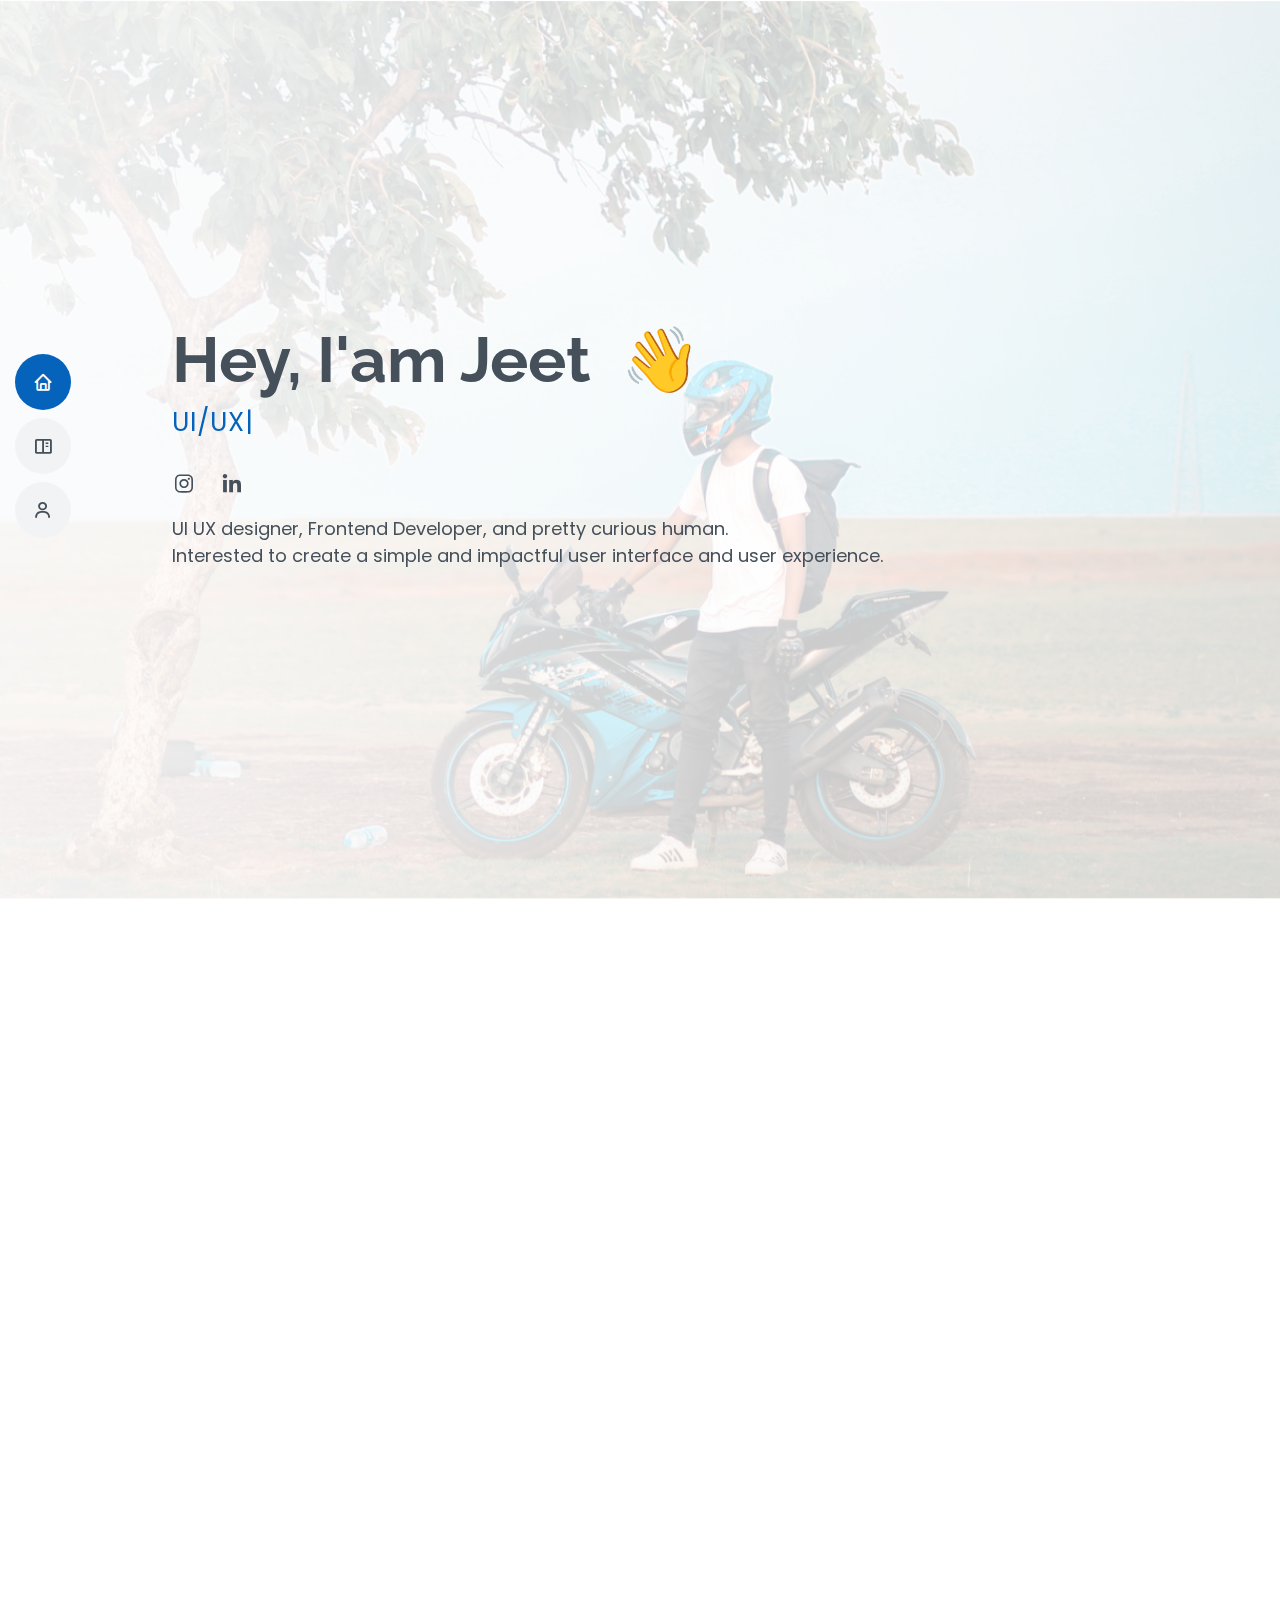
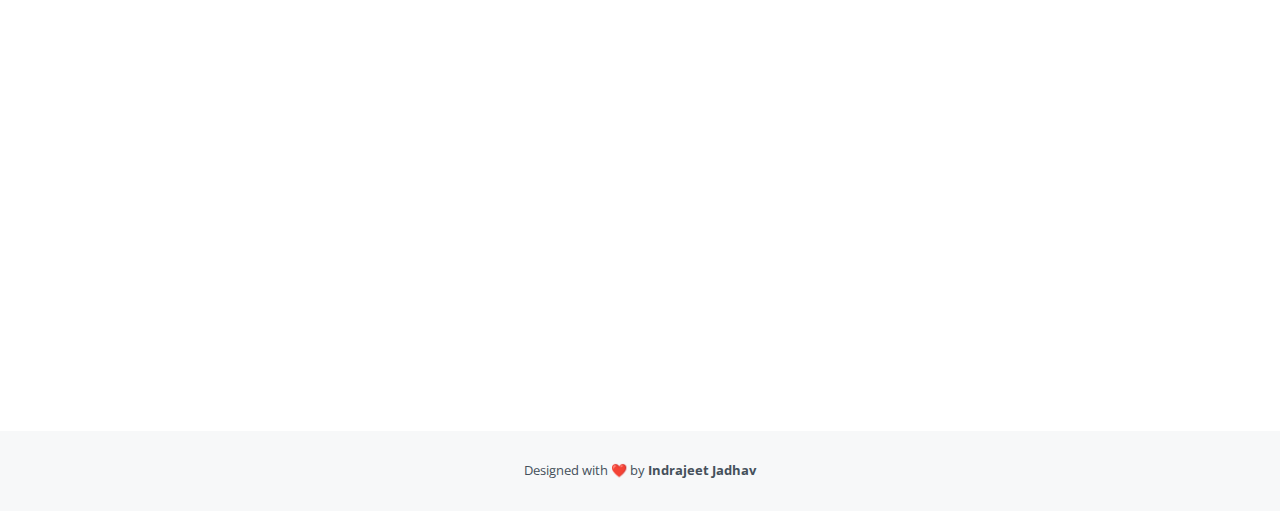
==== index.html @ 685ac237 "New Portfolio" ====
<!DOCTYPE html>
<html lang="en">

<head>
  <meta charset="utf-8">
  <meta content="width=device-width, initial-scale=1.0" name="viewport">

  <title>indrajeet.in</title>
  <meta content="" name="description">
  <meta content="" name="keywords">

  <!-- web hedder icon -->
  <!-- <link href="assets/img/favicon.png" rel="icon">
  <link href="assets/img/apple-touch-icon.png" rel="apple-touch-icon"> -->

  <!-- Google Fonts -->
  <link href="https://fonts.googleapis.com/css?family=Open+Sans:300,300i,400,400i,600,600i,700,700i|Raleway:300,300i,400,400i,500,500i,600,600i,700,700i|Poppins:300,300i,400,400i,500,500i,600,600i,700,700i" rel="stylesheet">

  <!-- Vendor CSS Files -->
  <link href="assets/vendor/aos/aos.css" rel="stylesheet">
  <link href="assets/vendor/bootstrap/css/bootstrap.min.css" rel="stylesheet">
  <link href="assets/vendor/bootstrap-icons/bootstrap-icons.css" rel="stylesheet">
  <link href="assets/vendor/boxicons/css/boxicons.min.css" rel="stylesheet">
  <link href="assets/vendor/glightbox/css/glightbox.min.css" rel="stylesheet">
  <link href="assets/vendor/swiper/swiper-bundle.min.css" rel="stylesheet">

  <!-- Template Main CSS File -->
  <link href="assets/css/style.css" rel="stylesheet">
</head>

<body>

  <!-- ======= Mobile nav toggle button ======= -->
  <!-- <button type="button" class="mobile-nav-toggle d-xl-none"><i class="bi bi-list mobile-nav-toggle"></i></button> -->
  <i class="bi bi-list mobile-nav-toggle d-lg-none"></i>
  <!-- ======= Header ======= -->
  <header id="header" class="d-flex flex-column justify-content-center">

    <nav id="navbar" class="navbar nav-menu">
      <ul>
        <li><a href="#hero" class="nav-link scrollto active"><i class="bx bx-home"></i> <span>Home</span></a></li>
        <li><a href="#portfolio" class="nav-link scrollto"><i class="bx bx-book-content"></i> <span>Projects</span></a></li>
        <li><a href="#about" class="nav-link scrollto"><i class="bx bx-user"></i> <span>Contact</span></a></li>
      </ul>
    </nav><!-- .nav-menu -->

  </header><!-- End Header -->

  <!-- ======= Hero Section ======= -->
  <section id="hero" class="d-flex flex-column justify-content-center">
    <div class="container" data-aos="zoom-in" data-aos-delay="100">
      <h1>Hey, I'am Jeet&nbsp; 👋</h1>
      <p><span class="typed" data-typed-items="UI/UX Designer, Product Designer,  UI Developer, Freelancer"></span></p>
      <div class="social-links">
        
        
        <a href="#" class="instagram"><i class="bx bxl-instagram"></i></a>
        <a href="#" class="linkedin"><i class="bx bxl-linkedin"></i></a>
      </div>
      <p style="font-size: 18px;">UI UX designer, Frontend Developer, and pretty curious human. <br>
        Interested to create a simple and impactful user interface and user experience.</p>
    </div>
  </section><!-- End Hero -->

  <main id="main">
    <!-- Youtube video -->
    <!-- <div class="row">
      <div class="col-md-10 offset-1">
        <div class="embed-responsive embed-responsive-16by9">
          <iframe class="embed-responsive-item" width="1000" height="500" src="https://www.youtube.com/embed/teJZwGPQ3YM?si=iW-YmGAFch7luQ1x" title="YouTube video player" frameborder="0" allow="accelerometer; autoplay; clipboard-write; encrypted-media; gyroscope; picture-in-picture; web-share" allowfullscreen></iframe>
        </div>
      </div>
    </div> -->

    <!-- ======= Statics Section ======= -->
    <section id="facts" class="facts">
      <div class="container" data-aos="fade-up">
        <div class="row">

          <div class="col-lg-3 col-md-6">
            <div class="count-box">
              <i class="bi bi-emoji-smile"></i>
              <span data-purecounter-start="0" data-purecounter-end="15" data-purecounter-duration="1" class="purecounter"></span>
              <p>Colabration with teams</p>
            </div>
          </div>

          <div class="col-lg-3 col-md-6 mt-5 mt-md-0">
            <div class="count-box">
              <i class="bi bi-journal-richtext"></i>
              <span data-purecounter-start="0" data-purecounter-end="25" data-purecounter-duration="1" class="purecounter"></span>
              <p>Projects</p>
            </div>
          </div>

          <div class="col-lg-3 col-md-6 mt-5 mt-lg-0">
            <div class="count-box">
              <i class="bi bi-headset"></i>
              <span data-purecounter-start="0" data-purecounter-end="3" data-purecounter-duration="1" class="purecounter"></span>
              <p>Work Experience</p>
            </div>
          </div>

          <div class="col-lg-3 col-md-6 mt-5 mt-lg-0">
            <div class="count-box">
              <i class="bi bi-award"></i>
              <span data-purecounter-start="0" data-purecounter-end="4" data-purecounter-duration="1" class="purecounter"></span>
              <p>Certifications</p>
            </div>
          </div>

        </div>

      </div>
    </section><!-- End Facts Section -->
     <!-- ======= Portfolio Section ======= -->
     <section id="portfolio" class="portfolio section-bg">
      <div class="container" data-aos="fade-up">

        <div class="section-title">
          <h2>Projects</h2>
        </div>

        <div class="row">
          <div class="col-lg-12 d-flex justify-content-center" data-aos="fade-up" data-aos-delay="100">
            <ul id="portfolio-flters">
              <li data-filter="*" class="filter-active">All</li>
              <li data-filter=".filter-app">Recent</li>
            </ul>
          </div>
        </div>

        <div class="row portfolio-container" data-aos="fade-up" data-aos-delay="200">
          <a class="col-lg-4 col-md-6 portfolio-item filter-app" href="https://jeetuiux.github.io/portfolio/">
            <div>
              <div class="portfolio-wrap">
                <img src="assets/img/portfolio/portfolio-1.jpg" class="img-fluid" alt="">
                <div class="portfolio-info">
                  <h4>Combined Brix application</h4>
                  <p>iASYS Technology Solutions Pvt Ltd</p>
                  <div class="portfolio-links">
                    
                  </div>
                </div>
              </div>
            </div>
          </a>


          <a  class="col-lg-4 col-md-6 portfolio-item filter-app" href="https://jeetuiux.github.io/portfolio/">
            <div>
              <div class="portfolio-wrap">
                <img src="assets/img/portfolio/portfolio-5.jpg" class="img-fluid" alt="">
                <div class="portfolio-info">
                  <h4>Business website</h4>
                  <p>TransMotion Solutions</p>
                  <div class="portfolio-links">
                    
                  </div>
                </div>
              </div>
            </div>
          </a>

          <a class="col-lg-4 col-md-6 portfolio-item filter-app" href="https://jeetuiux.github.io/portfolio/">
            <div >
              <div class="portfolio-wrap">
                <img src="assets/img/portfolio/portfolio-3.jpg" class="img-fluid" alt="">
                <div class="portfolio-info">
                  <h4>Mockup Dump</h4>
                  <p>This Page contains mockups and small designs</p>
                  <div class="portfolio-links">
                    
                  </div>
                </div>
              </div>
            </div>
          </a>

          <a href="https://jeetuiux.github.io/portfolio/">
            <div class="col-lg-4 col-md-6 portfolio-item filter-app">
              <div class="portfolio-wrap">
                <img src="assets/img/portfolio/portfolio-4.jpg" class="img-fluid" alt="">
                <div class="portfolio-info">
                  <h4>BRIX ODS Server</h4>
                  <p>Iasys Technology Solutions Pvt Ltd</p>
                  <div class="portfolio-links">
                    
                  </div>
                </div>
              </div>
            </div>
          </a>
        </div>

      </div>
    </section><!-- End Portfolio Section -->

    <!-- ======= About Section ======= -->
    <section id="about" class="about">
      <div class="container" data-aos="fade-up">

        <div class="section-title">
          <h2>It`s me</h2>
        </div>

        <div class="row">
          <div class="col-lg-4">
            <img src="assets/img/01.jpg" class="img-fluid" alt="">
          </div>
          <div class="col-lg-8 pt-4 pt-lg-0 content">
            <h3>UX Designer &amp; Frontend Developer.</h3>
            <p class="fst-italic">
              👋 Hey there ! this is Indrajeet, based in Kolhapur .  
              Currently working as UX Designer and Frontend developer at Sensia Energy PVT LTD, Pune. 
              My role and responsibilities is to
              research, design mockups, prototypes, responsive designs, Human-computer interactions, collaboration with teams, and everything associated with UI / UX designing. 
              Passionate about tracing memories on a blank page,
               I mean I am an artist who draws realistic sketches. 
              Love to travel and explore new places.
            </p>
            <div class="row">
              <div class="col-lg-6">
                <ul>
                  <li><i class="bi bi-chevron-right"></i> <strong>Company : </strong> <span>Sensia Energy / Rockwell Automation</span></li>
                  <li><i class="bi bi-chevron-right"></i> <strong>Designation : </strong> <span>User Experience Designer</span></li>
                  <li><i class="bi bi-chevron-right"></i> <strong>Phone : </strong> <span>9922172012</span></li>
                  
                </ul>
              </div>
              <div class="col-lg-6">
                <ul>
                  <li><i class="bi bi-chevron-right"></i> <strong>Experience : </strong> <span>3 Years</span></li>
                  <li><i class="bi bi-chevron-right"></i> <strong>Education : </strong> <span>BE - CSE</span></li>
                  <li><i class="bi bi-chevron-right"></i> <strong>Email : </strong> <span>indrajeetjadhav8107@gmail.com</span></li>
                  
                </ul>
              </div>
            </div>
            <br><br><br>
            <button style="font-weight: 600; color: white;" type="button" class="btn btn-info">Download Resume</button>
          </div>
        </div>

      </div>
    </section><!-- End About Section -->

    <!-- ======= Resume Section ======= -->
    <section id="resume" class="resume">
      <div class="container" data-aos="fade-up">

        <div class="section-title">
          <h2>What I've been up to</h2>
        </div>

        <div class="row">
          <div class="col-lg-9">
            <div class="resume-item pb-0">
              <h4>iASYS Technology Solutions PVT LTD.</h4>
              <h6 style="font-weight: 600;">Product Designer and Frontend Developer</h6>
              <h5>2021 - 2024</h5>
              <ul>
                <li> iASYS Technology Solutions is a product based company specialized in revolutionizing the automotive sector with cutting-edge offerings . From comprehensive vehicle and engine testing to seamless data validation and management.</li>
                <li>Company works on the validation processes starting right from setting up
                   test bench and all the way up to enterprise wide product validation & verification management (PVM) that supports complete validation lifecycle (VLC) at function level. 
                  Regulations like EV testing, Euro VI and many more</li>
                  <li>I played a key role in creating and Designing various products for a company with all the knowledge of Design and UI Development,</li>
                  <li>Contributed in UI Development with skills like HTML, CSS, Angular JS, React JS, Webix, Bootstrap, Core Java</li>
              </ul>
            </div>
            <div class="resume-item">
              <h4>Sensia Energy Pvt Ltd - Rockwell Automation</h4>
              <h6 style="font-weight: 600;">User Experience Designer</h6>
              <h5>2024 - Present</h5>
              <ul>
                <li>Sensia is an Product based company works on Oil and gas domain Its digitalization and automation solutions sense, think, control and optimize every aspect of the energy production process to make your operation smarter, safer and more sustainable.</li>
                <li>Sensia leverages schlumberger’s deep oil and gas domain knowledge and Rockwell Automation’s rich automation and information expertise to deliver Intelligent Action.</li>
                <li>Collaborating on numerous projects alongside diverse international teams to craft dynamic User Experiences and user interfaces, showcasing exceptional skills.</li>
              </ul>
            </div>
            
          </div>
        </div>

      </div>
    </section><!-- End Resume Section -->

   

  </main><!-- End #main -->

  <!-- ======= Footer ======= -->
  <footer id="footer">
    <div class="container">
      <div class="credits">
        Designed with ❤️ by <strong><span>Indrajeet Jadhav</span></strong>
      </div>
    </div>
  </footer><!-- End Footer -->

  <div id="preloader"></div>
  <a href="#" class="back-to-top d-flex align-items-center justify-content-center"><i class="bi bi-arrow-up-short"></i></a>

  <!-- Vendor JS Files -->
  <script src="assets/vendor/purecounter/purecounter_vanilla.js"></script>
  <script src="assets/vendor/aos/aos.js"></script>
  <script src="assets/vendor/bootstrap/js/bootstrap.bundle.min.js"></script>
  <script src="assets/vendor/glightbox/js/glightbox.min.js"></script>
  <script src="assets/vendor/isotope-layout/isotope.pkgd.min.js"></script>
  <script src="assets/vendor/swiper/swiper-bundle.min.js"></script>
  <script src="assets/vendor/typed.js/typed.umd.js"></script>
  <script src="assets/vendor/waypoints/noframework.waypoints.js"></script>
  <script src="assets/vendor/php-email-form/validate.js"></script>

  <!-- Template Main JS File -->
  <script src="assets/js/main.js"></script>

</body>

</html>
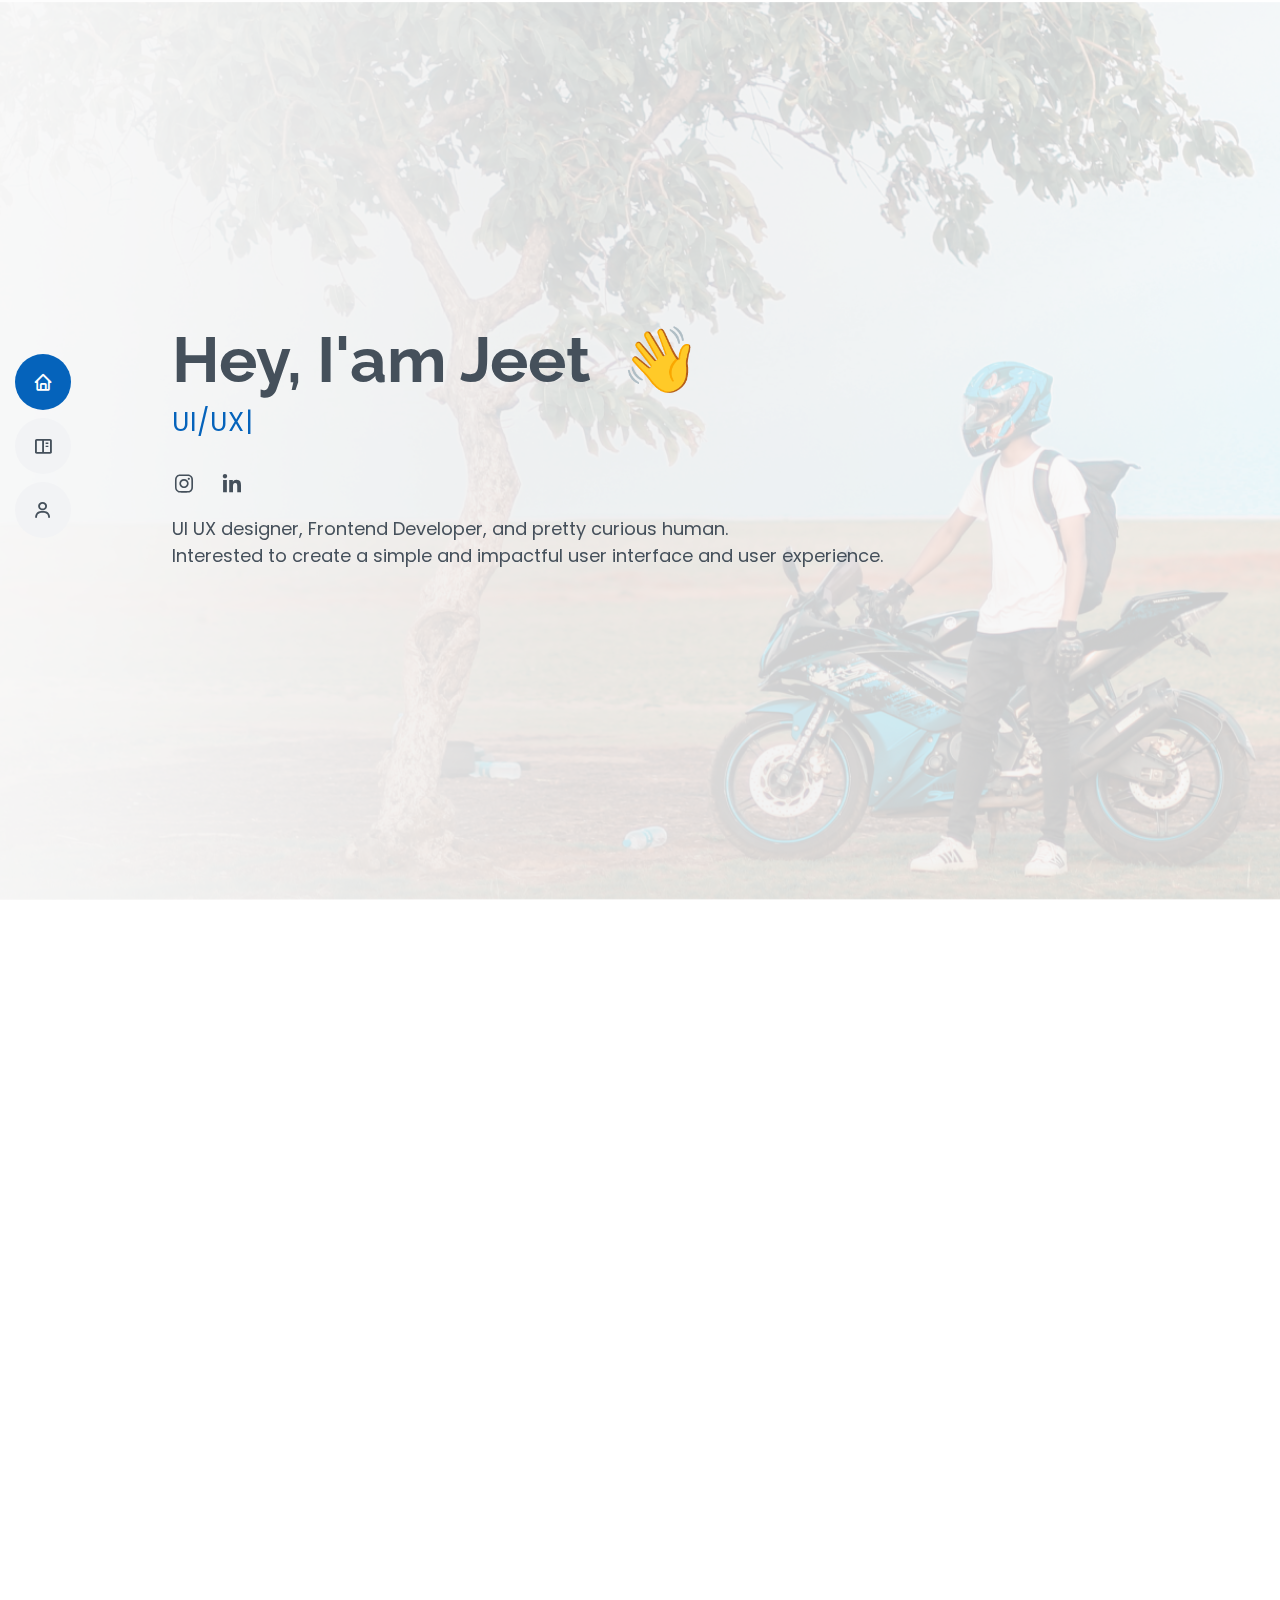
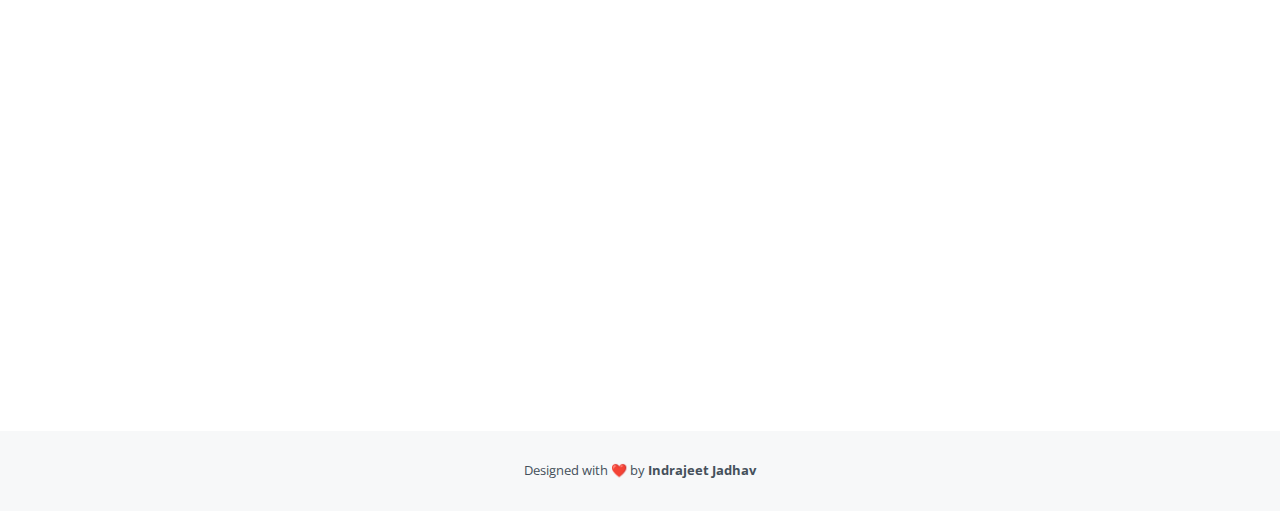
==== commit 5349929a: "Title Logo" ====
--- a/index.html
+++ b/index.html
@@ -10,8 +10,8 @@
   <meta content="" name="keywords">
 
   <!-- web hedder icon -->
-  <!-- <link href="assets/img/favicon.png" rel="icon">
-  <link href="assets/img/apple-touch-icon.png" rel="apple-touch-icon"> -->
+ <link href="assets/img/IJ_Logo.png" rel="icon">
+  <link href="assets/img/apple-touch-icon.png" rel="apple-touch-icon"> 
 
   <!-- Google Fonts -->
   <link href="https://fonts.googleapis.com/css?family=Open+Sans:300,300i,400,400i,600,600i,700,700i|Raleway:300,300i,400,400i,500,500i,600,600i,700,700i|Poppins:300,300i,400,400i,500,500i,600,600i,700,700i" rel="stylesheet">
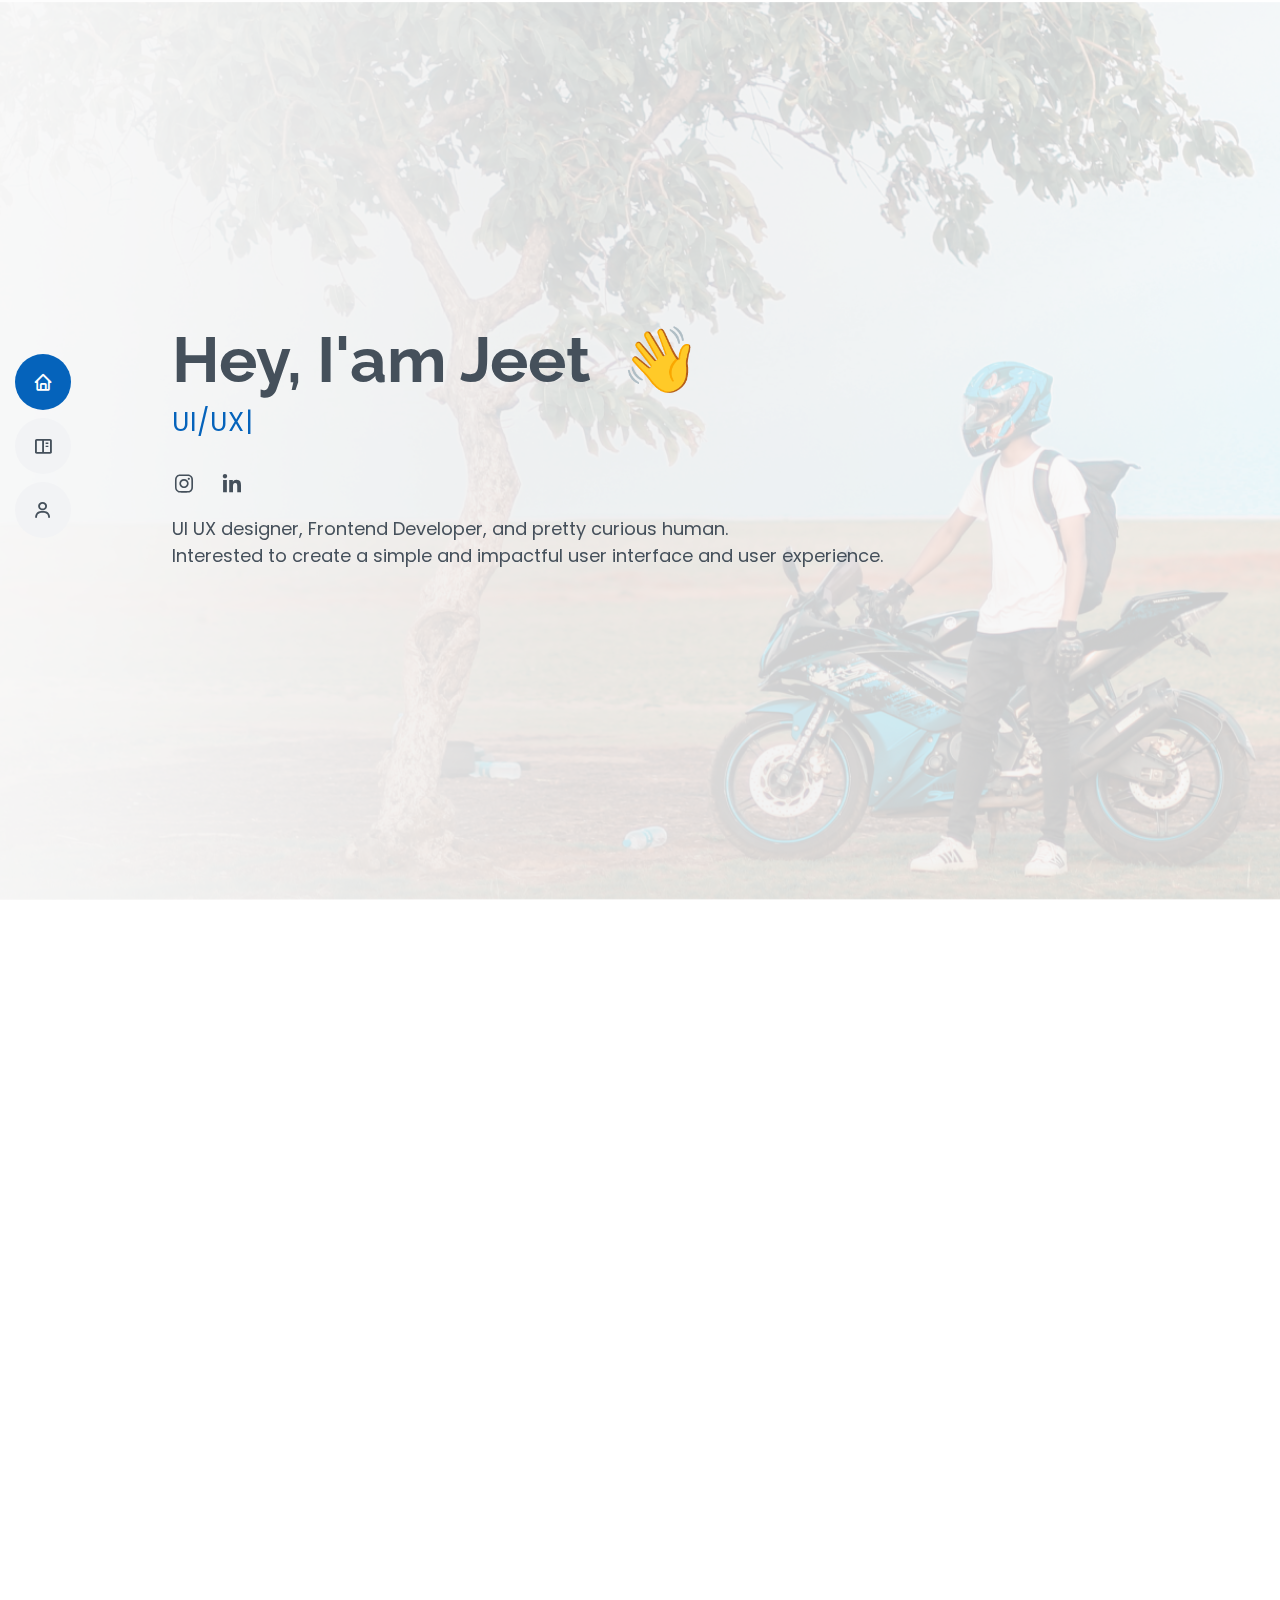
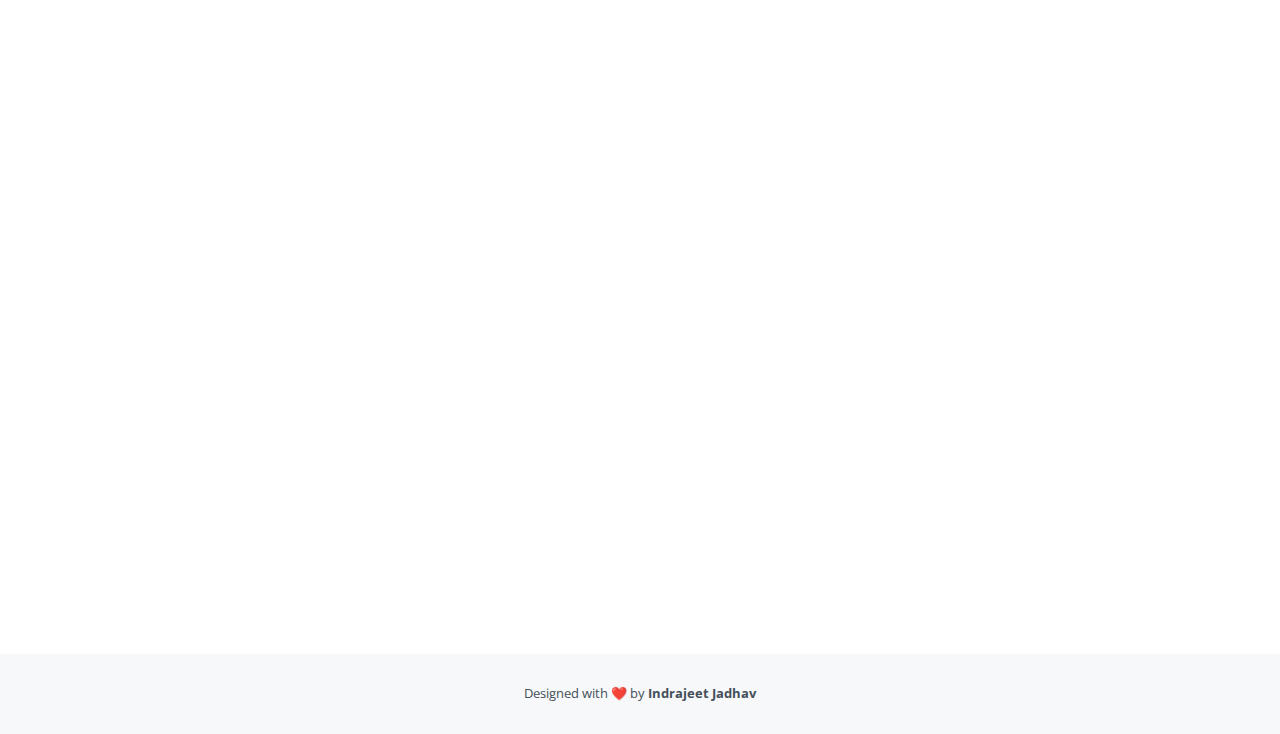
==== commit b54c1206: "Projects cover pages" ====
--- a/index.html
+++ b/index.html
@@ -131,66 +131,82 @@
         </div>
 
         <div class="row portfolio-container" data-aos="fade-up" data-aos-delay="200">
-          <a class="col-lg-4 col-md-6 portfolio-item filter-app" href="https://jeetuiux.github.io/portfolio/">
+          <a class="col-lg-6 col-md-6 portfolio-item filter-app" href="https://jeetuiux.github.io/portfolio/">
             <div>
               <div class="portfolio-wrap">
-                <img src="assets/img/portfolio/portfolio-1.jpg" class="img-fluid" alt="">
-                <div class="portfolio-info">
-                  <h4>Combined Brix application</h4>
-                  <p>iASYS Technology Solutions Pvt Ltd</p>
-                  <div class="portfolio-links">
-                    
-                  </div>
-                </div>
-              </div>
-            </div>
-          </a>
-
-
-          <a  class="col-lg-4 col-md-6 portfolio-item filter-app" href="https://jeetuiux.github.io/portfolio/">
+                <img src="assets/img/portfolio/CombineBrix.png" class="img-fluid" alt="">
+                <div class="portfolio-info">
+                  <h3 style="color:white; font-weight: 600;">Combined Brix application</h3>
+                  <h6 style="color:white;">iASYS Technology Solutions Pvt Ltd</h6>
+                  <div class="portfolio-links">
+                    
+                  </div>
+                </div>
+              </div>
+            </div>
+          </a>
+
+
+          <a  class="col-lg-6 col-md-6 portfolio-item filter-app" href="https://jeetuiux.github.io/portfolio/">
             <div>
               <div class="portfolio-wrap">
-                <img src="assets/img/portfolio/portfolio-5.jpg" class="img-fluid" alt="">
-                <div class="portfolio-info">
-                  <h4>Business website</h4>
-                  <p>TransMotion Solutions</p>
-                  <div class="portfolio-links">
-                    
-                  </div>
-                </div>
-              </div>
-            </div>
-          </a>
-
-          <a class="col-lg-4 col-md-6 portfolio-item filter-app" href="https://jeetuiux.github.io/portfolio/">
+                <img src="assets/img/portfolio/Transmotion.png" class="img-fluid" alt="">
+                <div class="portfolio-info">
+                  <h3 style="color:white; font-weight: 600;">Brand & Business website</h3>
+                  <p style="color:white;">TransMotion Solutions</p>
+                  <div class="portfolio-links">
+                    
+                  </div>
+                </div>
+              </div>
+            </div>
+          </a>
+
+          <a class="col-lg-6 col-md-6 portfolio-item filter-app" href="https://jeetuiux.github.io/portfolio/">
             <div >
               <div class="portfolio-wrap">
-                <img src="assets/img/portfolio/portfolio-3.jpg" class="img-fluid" alt="">
-                <div class="portfolio-info">
-                  <h4>Mockup Dump</h4>
-                  <p>This Page contains mockups and small designs</p>
-                  <div class="portfolio-links">
-                    
-                  </div>
-                </div>
-              </div>
-            </div>
-          </a>
-
-          <a href="https://jeetuiux.github.io/portfolio/">
-            <div class="col-lg-4 col-md-6 portfolio-item filter-app">
-              <div class="portfolio-wrap">
-                <img src="assets/img/portfolio/portfolio-4.jpg" class="img-fluid" alt="">
-                <div class="portfolio-info">
-                  <h4>BRIX ODS Server</h4>
-                  <p>Iasys Technology Solutions Pvt Ltd</p>
-                  <div class="portfolio-links">
-                    
-                  </div>
-                </div>
-              </div>
-            </div>
-          </a>
+                <img src="assets/img/portfolio/BrixOdsServer.jpg" class="img-fluid" alt="">
+                <div class="portfolio-info">
+                  <h3 style="color:white; font-weight: 600;">Mockup Dump</h3>
+                  <p style="color:white;">This Page contains mockups and small designs</p>
+                  <div class="portfolio-links">
+                    
+                  </div>
+                </div>
+              </div>
+            </div>
+          </a>
+
+          <a class="col-lg-6 col-md-6 portfolio-item filter-app" href="https://jeetuiux.github.io/portfolio/">
+            <div >
+              <div class="portfolio-wrap">
+                <img src="assets/img/portfolio/OrbitEvProject.jpg" class="img-fluid" alt="">
+                <div class="portfolio-info">
+                  <h3 style="color:white; font-weight: 600;">Electric eV</h3>
+                  <p style="color:white;">eV Project By IASYS Technology</p>
+                  <div class="portfolio-links">
+                    
+                  </div>
+                </div>
+              </div>
+            </div>
+          </a>
+          <a class="col-lg-6 col-md-6 portfolio-item filter-app" href="https://jeetuiux.github.io/portfolio/">
+            <div >
+              <div class="portfolio-wrap">
+                <img src="assets/img/portfolio/Dump.jpg" class="img-fluid" alt="">
+                <div class="portfolio-info">
+                  <h3 style="color:white; font-weight: 600;">Mockup Dump</h3>
+                  <p style="color:white;">This page contains all the small hifi-Mockups</p>
+                  <div class="portfolio-links">
+                    
+                  </div>
+                </div>
+              </div>
+            </div>
+          </a>
+
+          
         </div>
 
       </div>
--- a/assets/css/style.css
+++ b/assets/css/style.css
@@ -635,7 +635,7 @@
 
 .portfolio .portfolio-wrap::before {
   content: "";
-  background: rgba(255, 255, 255, 0.7);
+  background: rgba(53, 53, 53, 0.7);
   position: absolute;
   left: 30px;
   right: 30px;
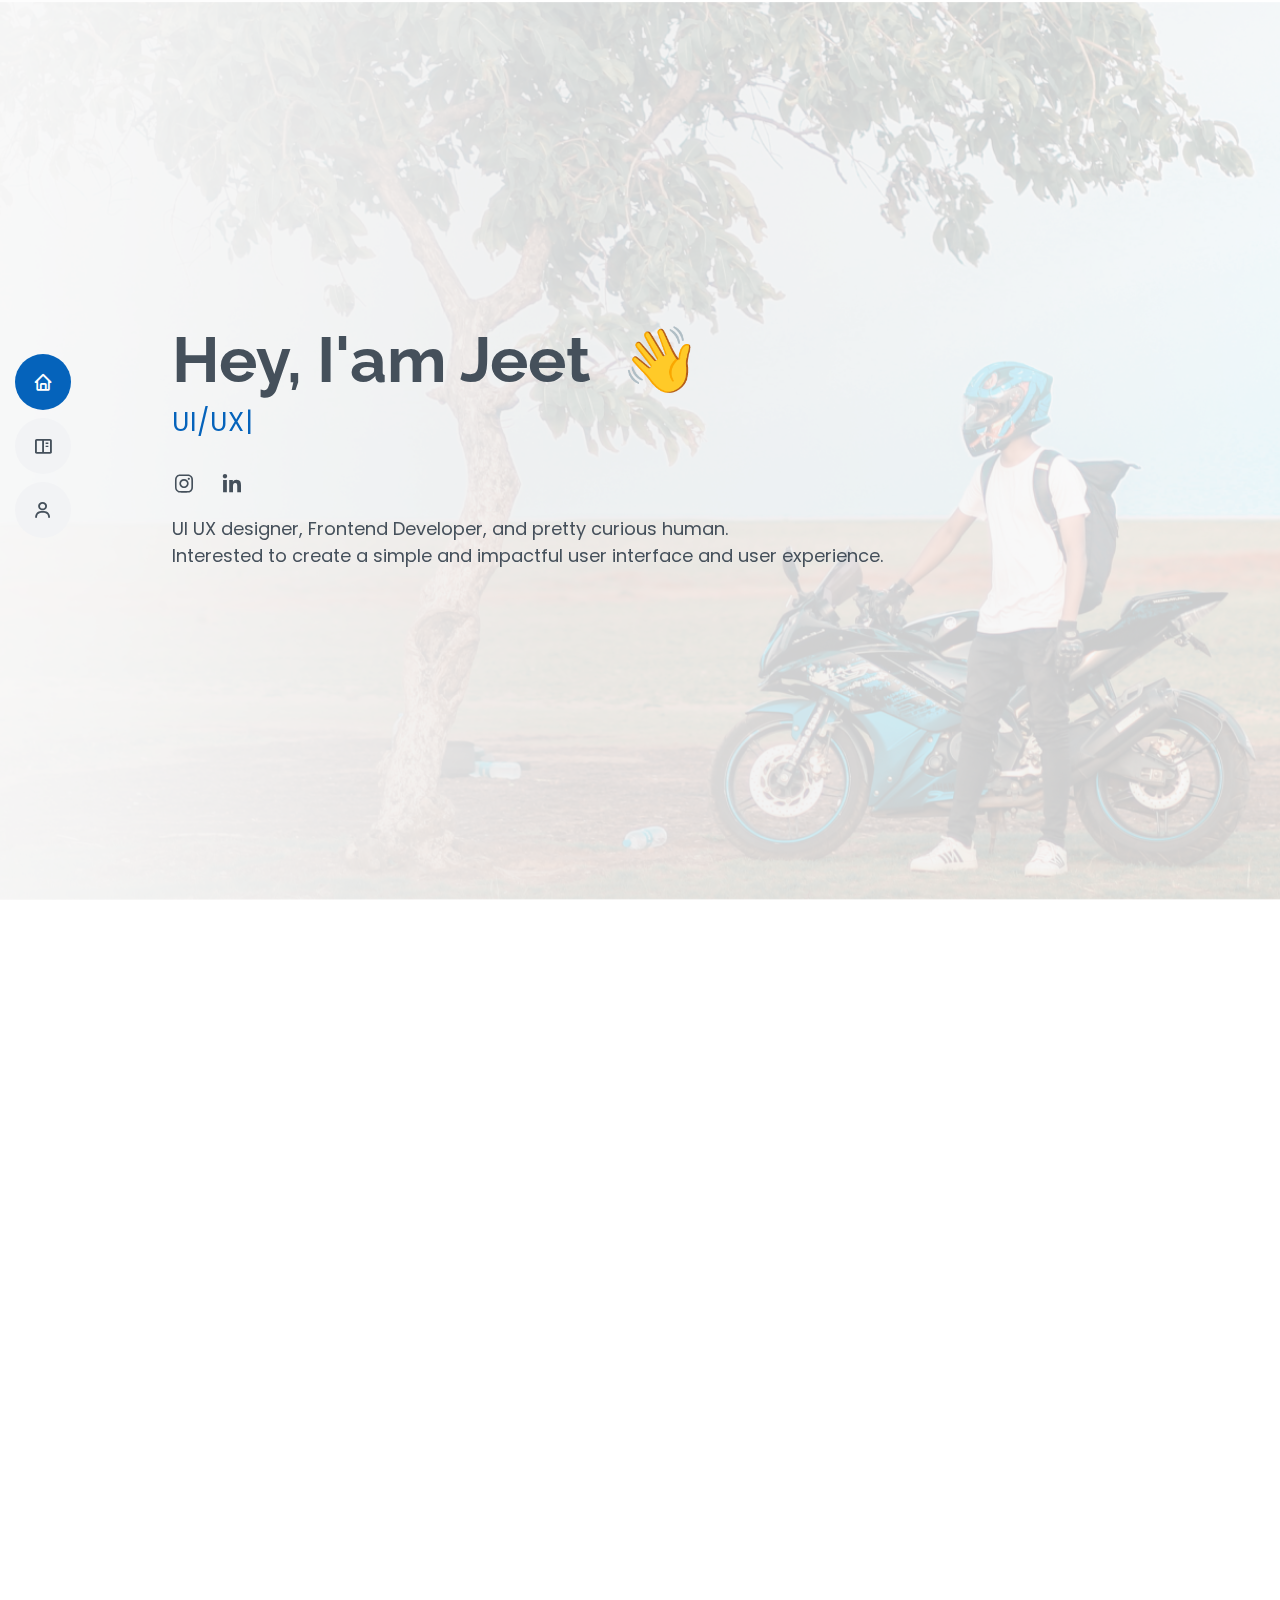
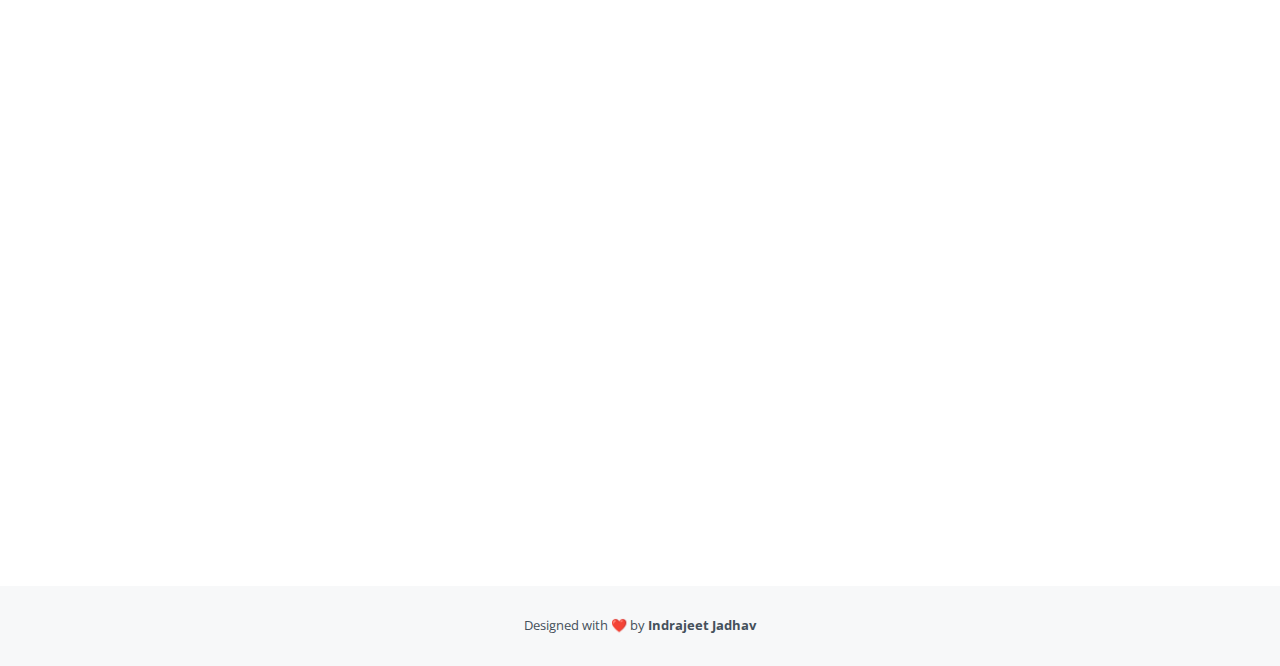
==== commit b3beec29: "resume and project hyperlinks" ====
--- a/index.html
+++ b/index.html
@@ -121,20 +121,13 @@
           <h2>Projects</h2>
         </div>
 
-        <div class="row">
-          <div class="col-lg-12 d-flex justify-content-center" data-aos="fade-up" data-aos-delay="100">
-            <ul id="portfolio-flters">
-              <li data-filter="*" class="filter-active">All</li>
-              <li data-filter=".filter-app">Recent</li>
-            </ul>
-          </div>
-        </div>
+        
 
         <div class="row portfolio-container" data-aos="fade-up" data-aos-delay="200">
-          <a class="col-lg-6 col-md-6 portfolio-item filter-app" href="https://jeetuiux.github.io/portfolio/">
+          <a class="col-lg-6 col-md-6 portfolio-item filter-app" href="./AllProjects/CombineBrix/CombineBrix.html" target="_blank">
             <div>
               <div class="portfolio-wrap">
-                <img src="assets/img/portfolio/CombineBrix.png" class="img-fluid" alt="">
+                <img src="assets/img/portfolio/CombineBrix.png"  class="img-fluid" alt="">
                 <div class="portfolio-info">
                   <h3 style="color:white; font-weight: 600;">Combined Brix application</h3>
                   <h6 style="color:white;">iASYS Technology Solutions Pvt Ltd</h6>
@@ -147,57 +140,57 @@
           </a>
 
 
-          <a  class="col-lg-6 col-md-6 portfolio-item filter-app" href="https://jeetuiux.github.io/portfolio/">
+          <a  class="col-lg-6 col-md-6 portfolio-item filter-app" href="./AllProjects/TransMotion/TransMotion.html" target="_blank">
             <div>
               <div class="portfolio-wrap">
                 <img src="assets/img/portfolio/Transmotion.png" class="img-fluid" alt="">
                 <div class="portfolio-info">
                   <h3 style="color:white; font-weight: 600;">Brand & Business website</h3>
-                  <p style="color:white;">TransMotion Solutions</p>
-                  <div class="portfolio-links">
-                    
-                  </div>
-                </div>
-              </div>
-            </div>
-          </a>
-
-          <a class="col-lg-6 col-md-6 portfolio-item filter-app" href="https://jeetuiux.github.io/portfolio/">
+                  <h6 style="color:white;">TransMotion Solutions</>
+                  <div class="portfolio-links">
+                    
+                  </div>
+                </div>
+              </div>
+            </div>
+          </a>
+
+          <a class="col-lg-6 col-md-6 portfolio-item filter-app" href="./AllProjects/BrixOdsServer/ODSServer.html" target="_blank">
             <div >
               <div class="portfolio-wrap">
                 <img src="assets/img/portfolio/BrixOdsServer.jpg" class="img-fluid" alt="">
                 <div class="portfolio-info">
+                  <h3 style="color:white; font-weight: 600;">Brix ODS Server</h3>
+                  <h6 style="color:white;">Product By IASYS</h6>
+                  <div class="portfolio-links">
+                    
+                  </div>
+                </div>
+              </div>
+            </div>
+          </a>
+
+          <a class="col-lg-6 col-md-6 portfolio-item filter-app" href="./AllProjects/OrbitEV/index.html" target="_blank">
+            <div >
+              <div class="portfolio-wrap">
+                <img src="assets/img/portfolio/OrbitEvProject.jpg" class="img-fluid" alt="">
+                <div class="portfolio-info">
+                  <h3 style="color:white; font-weight: 600;">Electric eV</h3>
+                  <h6 style="color:white;">eV Project By IASYS Technology</h6>
+                  <div class="portfolio-links">
+                    
+                  </div>
+                </div>
+              </div>
+            </div>
+          </a>
+          <a class="col-lg-6 col-md-6 portfolio-item filter-app" href="./AllProjects/MockupsDump/mockupDump.html" target="_blank">
+            <div >
+              <div class="portfolio-wrap">
+                <img src="assets/img/portfolio/Dump.jpg" class="img-fluid" alt="">
+                <div class="portfolio-info">
                   <h3 style="color:white; font-weight: 600;">Mockup Dump</h3>
-                  <p style="color:white;">This Page contains mockups and small designs</p>
-                  <div class="portfolio-links">
-                    
-                  </div>
-                </div>
-              </div>
-            </div>
-          </a>
-
-          <a class="col-lg-6 col-md-6 portfolio-item filter-app" href="https://jeetuiux.github.io/portfolio/">
-            <div >
-              <div class="portfolio-wrap">
-                <img src="assets/img/portfolio/OrbitEvProject.jpg" class="img-fluid" alt="">
-                <div class="portfolio-info">
-                  <h3 style="color:white; font-weight: 600;">Electric eV</h3>
-                  <p style="color:white;">eV Project By IASYS Technology</p>
-                  <div class="portfolio-links">
-                    
-                  </div>
-                </div>
-              </div>
-            </div>
-          </a>
-          <a class="col-lg-6 col-md-6 portfolio-item filter-app" href="https://jeetuiux.github.io/portfolio/">
-            <div >
-              <div class="portfolio-wrap">
-                <img src="assets/img/portfolio/Dump.jpg" class="img-fluid" alt="">
-                <div class="portfolio-info">
-                  <h3 style="color:white; font-weight: 600;">Mockup Dump</h3>
-                  <p style="color:white;">This page contains all the small hifi-Mockups</p>
+                  <h6 style="color:white;">This page contains all the small hifi-Mockups</h6>
                   <div class="portfolio-links">
                     
                   </div>
@@ -254,7 +247,8 @@
               </div>
             </div>
             <br><br><br>
-            <button style="font-weight: 600; color: white;" type="button" class="btn btn-info">Download Resume</button>
+            <a id="resume" href="./assets/resume/Indrajeet_Jadhav_Resume_c.pdf" download="Indrajeet Jadhav-Resume.pdf">
+              <button style="font-weight: 600; color: white;" type="button" class="btn btn-info">Download Resume</button>
           </div>
         </div>
 
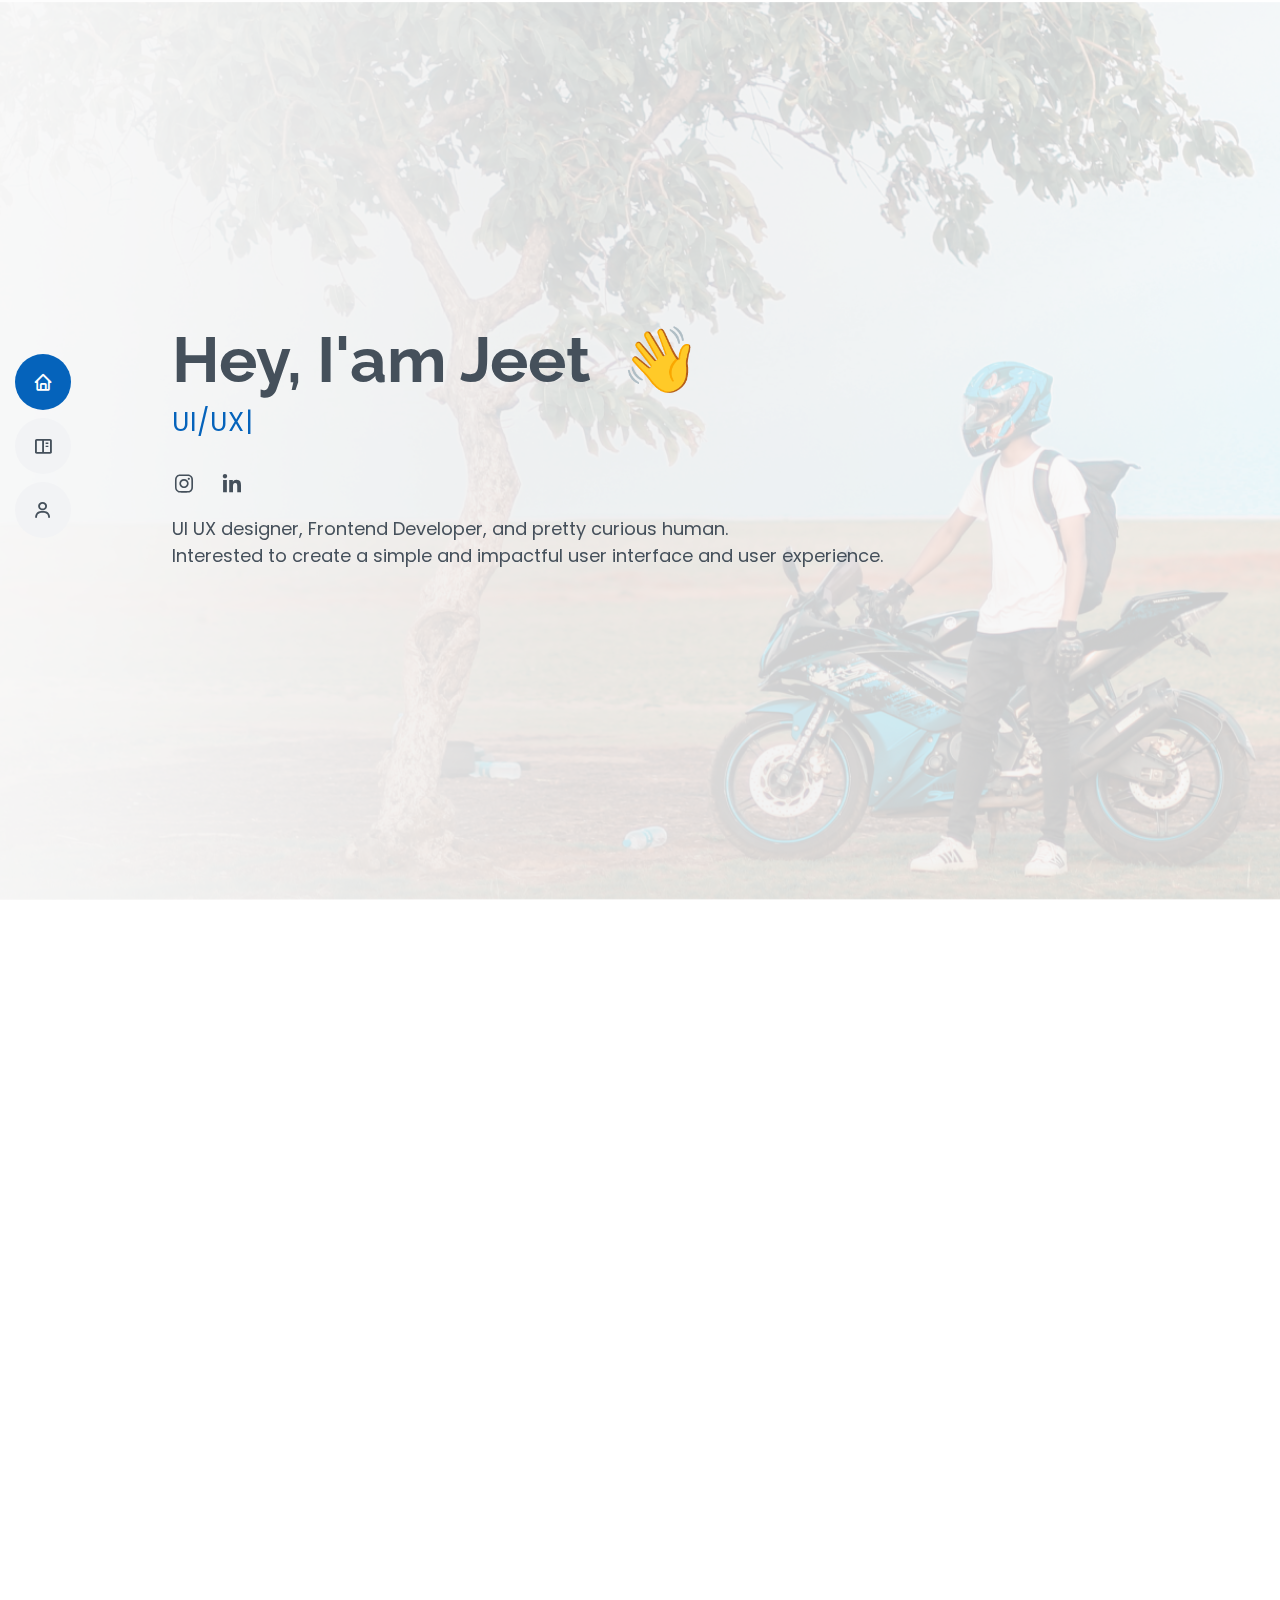
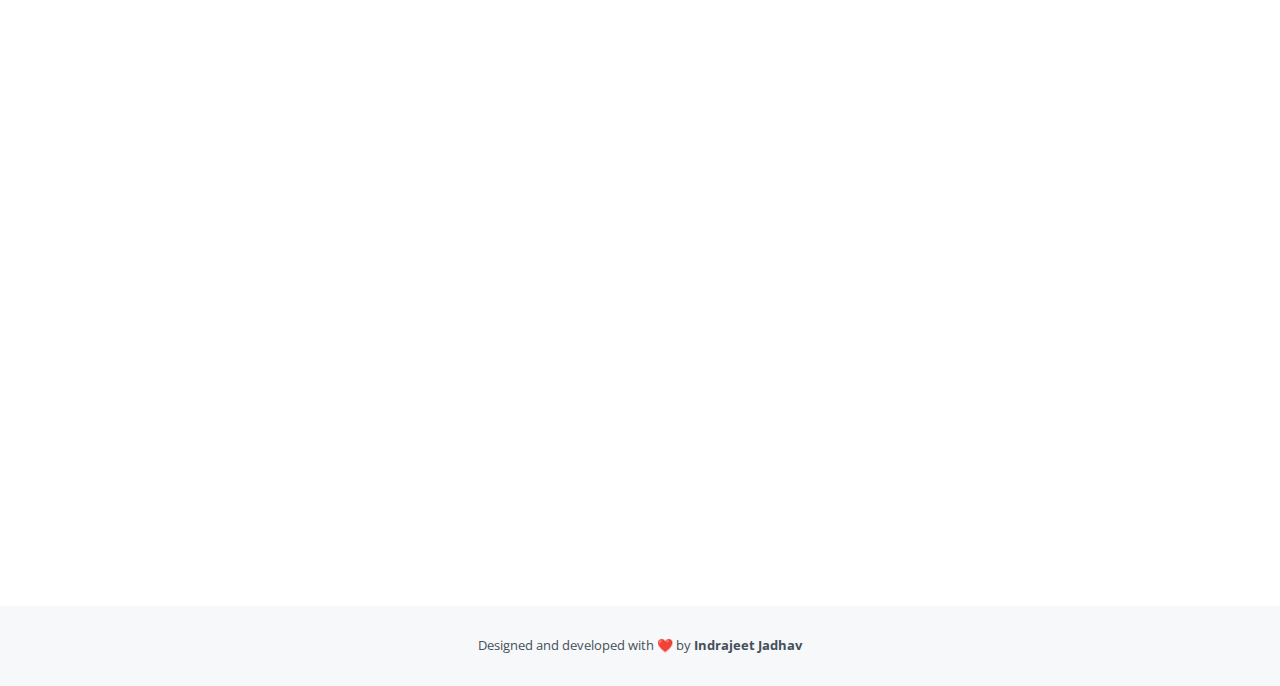
==== commit c5960c29: "Resume Update" ====
--- a/index.html
+++ b/index.html
@@ -96,7 +96,7 @@
           <div class="col-lg-3 col-md-6 mt-5 mt-lg-0">
             <div class="count-box">
               <i class="bi bi-headset"></i>
-              <span data-purecounter-start="0" data-purecounter-end="3" data-purecounter-duration="1" class="purecounter"></span>
+              <span data-purecounter-start="0" data-purecounter-end="4" data-purecounter-duration="1" class="purecounter"></span>
               <p>Work Experience</p>
             </div>
           </div>
@@ -239,7 +239,7 @@
               </div>
               <div class="col-lg-6">
                 <ul>
-                  <li><i class="bi bi-chevron-right"></i> <strong>Experience : </strong> <span>3 Years</span></li>
+                  <li><i class="bi bi-chevron-right"></i> <strong>Experience : </strong> <span>4 Years</span></li>
                   <li><i class="bi bi-chevron-right"></i> <strong>Education : </strong> <span>BE - CSE</span></li>
                   <li><i class="bi bi-chevron-right"></i> <strong>Email : </strong> <span>indrajeetjadhav8107@gmail.com</span></li>
                   
@@ -247,7 +247,7 @@
               </div>
             </div>
             <br><br><br>
-            <a id="resume" href="./assets/resume/Indrajeet_Jadhav_Resume_c.pdf" download="Indrajeet Jadhav-Resume.pdf">
+            <a id="resume" href="./resume/Indrajeet_Jadhav_Resume.pdf" download="Indrajeet_Jadhav-Resume.pdf">
               <button style="font-weight: 600; color: white;" type="button" class="btn btn-info">Download Resume</button>
           </div>
         </div>
@@ -265,10 +265,22 @@
 
         <div class="row">
           <div class="col-lg-9">
+           
+            <div class="resume-item">
+              <h4>Sensia Energy Pvt Ltd - Rockwell Automation</h4>
+              <h6 style="font-weight: 600;">User Experience Designer</h6>
+              <h5>Feb 2024 - Present</h5>
+              <ul>
+                <li>Sensia is joint venture of Rockwell Automation and Schlumberger works in Oil and gas domain Its digitalization and automation solutions sense, think, control and optimize every aspect of the energy production process to make your operation smarter, safer and more sustainable.</li>
+                <li>Sensia leverages schlumberger’s deep oil and gas domain knowledge and Rockwell Automation’s rich automation and information expertise to deliver Intelligent Action.</li>
+                <li>Collaborating on numerous projects alongside diverse international teams to craft dynamic User Experiences and user interfaces, showcasing exceptional skills.</li>
+              </ul>
+            </div>
+
             <div class="resume-item pb-0">
               <h4>iASYS Technology Solutions PVT LTD.</h4>
               <h6 style="font-weight: 600;">Product Designer and Frontend Developer</h6>
-              <h5>2021 - 2024</h5>
+              <h5>Jun 2021 - 2024</h5>
               <ul>
                 <li> iASYS Technology Solutions is a product based company specialized in revolutionizing the automotive sector with cutting-edge offerings . From comprehensive vehicle and engine testing to seamless data validation and management.</li>
                 <li>Company works on the validation processes starting right from setting up
@@ -278,16 +290,6 @@
                   <li>Contributed in UI Development with skills like HTML, CSS, Angular JS, React JS, Webix, Bootstrap, Core Java</li>
               </ul>
             </div>
-            <div class="resume-item">
-              <h4>Sensia Energy Pvt Ltd - Rockwell Automation</h4>
-              <h6 style="font-weight: 600;">User Experience Designer</h6>
-              <h5>2024 - Present</h5>
-              <ul>
-                <li>Sensia is an Product based company works on Oil and gas domain Its digitalization and automation solutions sense, think, control and optimize every aspect of the energy production process to make your operation smarter, safer and more sustainable.</li>
-                <li>Sensia leverages schlumberger’s deep oil and gas domain knowledge and Rockwell Automation’s rich automation and information expertise to deliver Intelligent Action.</li>
-                <li>Collaborating on numerous projects alongside diverse international teams to craft dynamic User Experiences and user interfaces, showcasing exceptional skills.</li>
-              </ul>
-            </div>
             
           </div>
         </div>
@@ -303,7 +305,7 @@
   <footer id="footer">
     <div class="container">
       <div class="credits">
-        Designed with ❤️ by <strong><span>Indrajeet Jadhav</span></strong>
+        Designed and developed with ❤️ by <strong><span>Indrajeet Jadhav</span></strong>
       </div>
     </div>
   </footer><!-- End Footer -->
